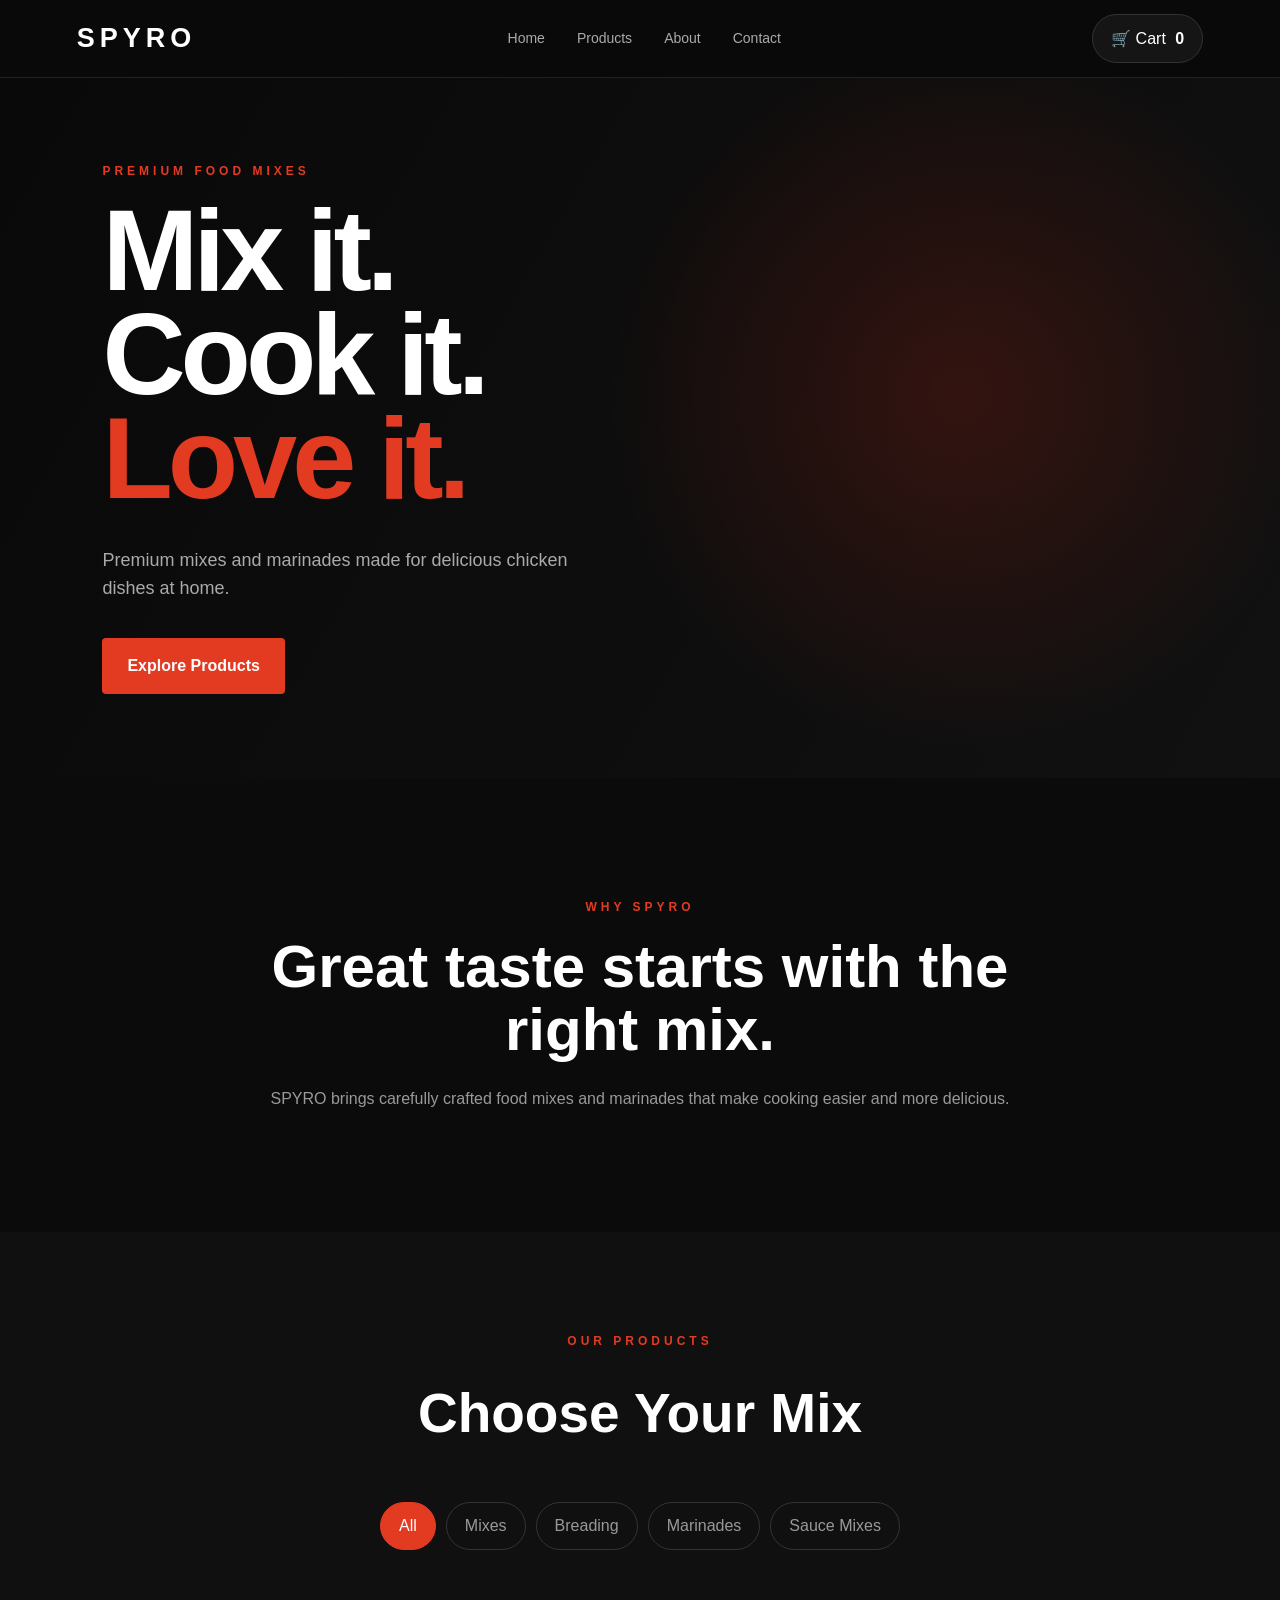
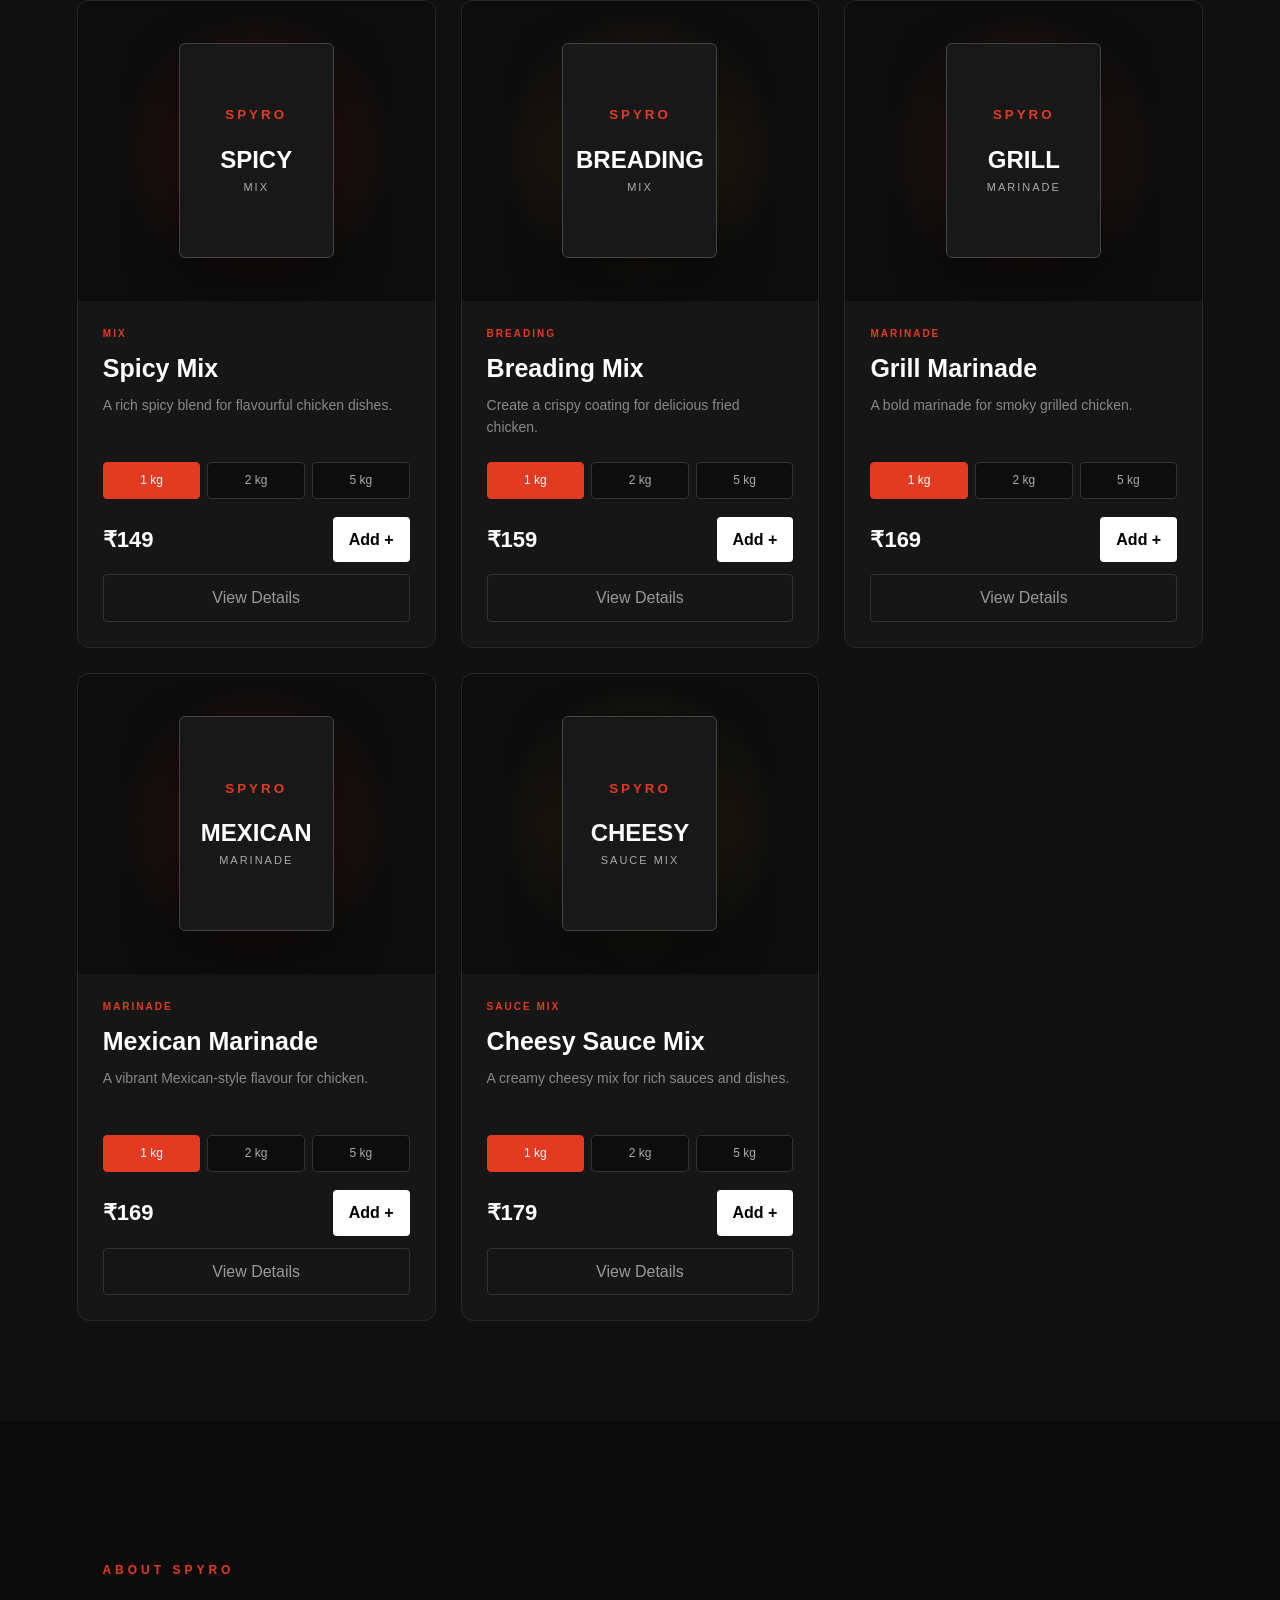
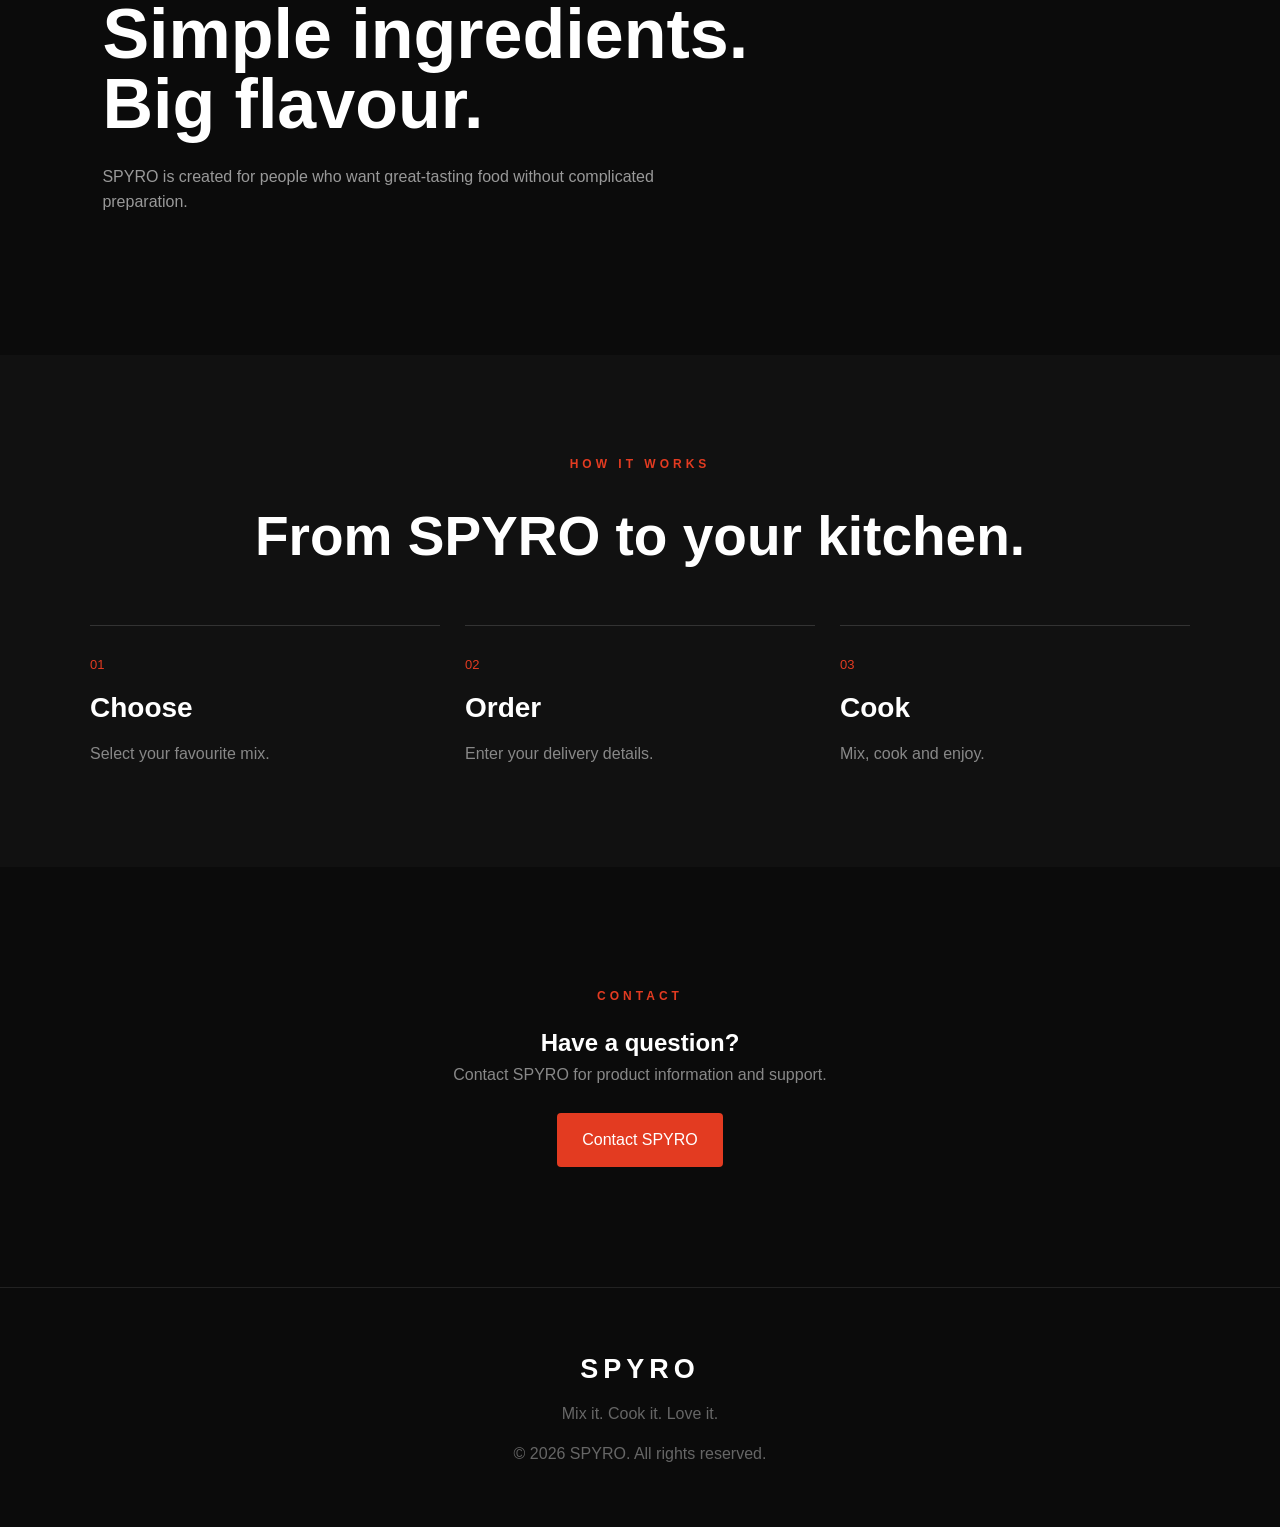
==== index.html @ 4ebb1935 "Add files via upload" ====
<!DOCTYPE html>
<html lang="en">
<head>
    <meta charset="UTF-8">
    <meta name="viewport" content="width=device-width, initial-scale=1.0">

    <title>SPYRO | Premium Food Mixes</title>

    <link rel="stylesheet" href="style.css">
</head>

<body>

<!-- ================= HEADER ================= -->

<header class="header">

    <div class="logo">SPYRO</div>

    <nav>
        <a href="#home">Home</a>
        <a href="#products">Products</a>
        <a href="#about">About</a>
        <a href="#contact">Contact</a>
    </nav>

    <button class="cart-button" onclick="openCart()">
        🛒 Cart <span id="cartCount">0</span>
    </button>

</header>


<!-- ================= HERO ================= -->

<section class="hero" id="home">

    <div class="hero-content">

        <p class="eyebrow">PREMIUM FOOD MIXES</p>

        <h1>
            Mix it.<br>
            Cook it.<br>
            <span>Love it.</span>
        </h1>

        <p>
            Premium mixes and marinades made for delicious
            chicken dishes at home.
        </p>

        <a href="#products" class="hero-button">
            Explore Products
        </a>

    </div>

</section>


<!-- ================= INTRO ================= -->

<section class="intro">

    <p class="eyebrow">WHY SPYRO</p>

    <h2>Great taste starts with the right mix.</h2>

    <p>
        SPYRO brings carefully crafted food mixes and marinades
        that make cooking easier and more delicious.
    </p>

</section>


<!-- ================= PRODUCTS ================= -->

<section class="products-section" id="products">

    <div class="section-heading">

        <p class="eyebrow">OUR PRODUCTS</p>

        <h2>Choose Your Mix</h2>

    </div>


    <!-- CATEGORY FILTER -->

    <div class="category-buttons">

        <button class="category-button active"
                onclick="filterProducts('all', this)">
            All
        </button>

        <button class="category-button"
                onclick="filterProducts('mixes', this)">
            Mixes
        </button>

        <button class="category-button"
                onclick="filterProducts('breading', this)">
            Breading
        </button>

        <button class="category-button"
                onclick="filterProducts('marinades', this)">
            Marinades
        </button>

        <button class="category-button"
                onclick="filterProducts('sauce', this)">
            Sauce Mixes
        </button>

    </div>


    <!-- PRODUCT GRID -->

    <div class="product-grid">


        <!-- SPICY MIX -->

        <div class="product-card" data-category="mixes">

            <div class="product-image spicy">
                <div class="package">
                    <small>SPYRO</small>
                    <strong>SPICY</strong>
                    <span>MIX</span>
                </div>
            </div>

            <div class="product-info">

                <p class="product-category">MIX</p>

                <h3>Spicy Mix</h3>

                <p>
                    A rich spicy blend for flavourful chicken dishes.
                </p>

                <div class="weight-buttons">

                    <button class="weight-button active"
                            onclick="selectWeight(this, '1 kg', 149)">
                        1 kg
                    </button>

                    <button class="weight-button"
                            onclick="selectWeight(this, '2 kg', 149 * 2)">
                        2 kg
                    </button>

                    <button class="weight-button"
                            onclick="selectWeight(this, '5 kg', 149 * 5)">
                        5 kg
                    </button>

                </div>

                <div class="product-bottom">

                    <strong class="product-price">₹149</strong>

                    <button
                        class="add-button"
                        onclick="addSelectedProduct(this, 'Spicy Mix', 149)">
                        Add +
                    </button>

                </div>

                <button
                    class="details-button"
                    onclick="openDetails('Spicy Mix')">
                    View Details
                </button>

            </div>

        </div>


        <!-- BREADING MIX -->

        <div class="product-card" data-category="breading">

            <div class="product-image breading">
                <div class="package">
                    <small>SPYRO</small>
                    <strong>BREADING</strong>
                    <span>MIX</span>
                </div>
            </div>

            <div class="product-info">

                <p class="product-category">BREADING</p>

                <h3>Breading Mix</h3>

                <p>
                    Create a crispy coating for delicious fried chicken.
                </p>

                <div class="weight-buttons">

                    <button class="weight-button active"
                            onclick="selectWeight(this, '1 kg', 159)">
                        1 kg
                    </button>

                    <button class="weight-button"
                            onclick="selectWeight(this, '2 kg', 159 * 2)">
                        2 kg
                    </button>

                    <button class="weight-button"
                            onclick="selectWeight(this, '5 kg', 159 * 5)">
                        5 kg
                    </button>

                </div>

                <div class="product-bottom">

                    <strong class="product-price">₹159</strong>

                    <button
                        class="add-button"
                        onclick="addSelectedProduct(this, 'Breading Mix', 159)">
                        Add +
                    </button>

                </div>

                <button
                    class="details-button"
                    onclick="openDetails('Breading Mix')">
                    View Details
                </button>

            </div>

        </div>


        <!-- GRILL MARINADE -->

        <div class="product-card" data-category="marinades">

            <div class="product-image grill">
                <div class="package">
                    <small>SPYRO</small>
                    <strong>GRILL</strong>
                    <span>MARINADE</span>
                </div>
            </div>

            <div class="product-info">

                <p class="product-category">MARINADE</p>

                <h3>Grill Marinade</h3>

                <p>
                    A bold marinade for smoky grilled chicken.
                </p>

                <div class="weight-buttons">

                    <button class="weight-button active"
                            onclick="selectWeight(this, '1 kg', 169)">
                        1 kg
                    </button>

                    <button class="weight-button"
                            onclick="selectWeight(this, '2 kg', 169 * 2)">
                        2 kg
                    </button>

                    <button class="weight-button"
                            onclick="selectWeight(this, '5 kg', 169 * 5)">
                        5 kg
                    </button>

                </div>

                <div class="product-bottom">

                    <strong class="product-price">₹169</strong>

                    <button
                        class="add-button"
                        onclick="addSelectedProduct(this, 'Grill Marinade', 169)">
                        Add +
                    </button>

                </div>

                <button
                    class="details-button"
                    onclick="openDetails('Grill Marinade')">
                    View Details
                </button>

            </div>

        </div>


        <!-- MEXICAN MARINADE -->

        <div class="product-card" data-category="marinades">

            <div class="product-image mexican">
                <div class="package">
                    <small>SPYRO</small>
                    <strong>MEXICAN</strong>
                    <span>MARINADE</span>
                </div>
            </div>

            <div class="product-info">

                <p class="product-category">MARINADE</p>

                <h3>Mexican Marinade</h3>

                <p>
                    A vibrant Mexican-style flavour for chicken.
                </p>

                <div class="weight-buttons">

                    <button class="weight-button active"
                            onclick="selectWeight(this, '1 kg', 169)">
                        1 kg
                    </button>

                    <button class="weight-button"
                            onclick="selectWeight(this, '2 kg', 169 * 2)">
                        2 kg
                    </button>

                    <button class="weight-button"
                            onclick="selectWeight(this, '5 kg', 169 * 5)">
                        5 kg
                    </button>

                </div>

                <div class="product-bottom">

                    <strong class="product-price">₹169</strong>

                    <button
                        class="add-button"
                        onclick="addSelectedProduct(this, 'Mexican Marinade', 169)">
                        Add +
                    </button>

                </div>

                <button
                    class="details-button"
                    onclick="openDetails('Mexican Marinade')">
                    View Details
                </button>

            </div>

        </div>


        <!-- CHEESY SAUCE -->

        <div class="product-card" data-category="sauce">

            <div class="product-image cheesy">
                <div class="package">
                    <small>SPYRO</small>
                    <strong>CHEESY</strong>
                    <span>SAUCE MIX</span>
                </div>
            </div>

            <div class="product-info">

                <p class="product-category">SAUCE MIX</p>

                <h3>Cheesy Sauce Mix</h3>

                <p>
                    A creamy cheesy mix for rich sauces and dishes.
                </p>

                <div class="weight-buttons">

                    <button class="weight-button active"
                            onclick="selectWeight(this, '1 kg', 179)">
                        1 kg
                    </button>

                    <button class="weight-button"
                            onclick="selectWeight(this, '2 kg', 179 * 2)">
                        2 kg
                    </button>

                    <button class="weight-button"
                            onclick="selectWeight(this, '5 kg', 179 * 5)">
                        5 kg
                    </button>

                </div>

                <div class="product-bottom">

                    <strong class="product-price">₹179</strong>

                    <button
                        class="add-button"
                        onclick="addSelectedProduct(this, 'Cheesy Sauce Mix', 179)">
                        Add +
                    </button>

                </div>

                <button
                    class="details-button"
                    onclick="openDetails('Cheesy Sauce Mix')">
                    View Details
                </button>

            </div>

        </div>

    </div>

</section>


<!-- ================= ABOUT ================= -->

<section class="about-section" id="about">

    <p class="eyebrow">ABOUT SPYRO</p>

    <h2>Simple ingredients.<br>Big flavour.</h2>

    <p>
        SPYRO is created for people who want great-tasting food
        without complicated preparation.
    </p>

</section>


<!-- ================= HOW IT WORKS ================= -->

<section class="how-section">

    <div class="section-heading">

        <p class="eyebrow">HOW IT WORKS</p>

        <h2>From SPYRO to your kitchen.</h2>

    </div>

    <div class="steps">

        <div class="step">
            <span>01</span>
            <h3>Choose</h3>
            <p>Select your favourite mix.</p>
        </div>

        <div class="step">
            <span>02</span>
            <h3>Order</h3>
            <p>Enter your delivery details.</p>
        </div>

        <div class="step">
            <span>03</span>
            <h3>Cook</h3>
            <p>Mix, cook and enjoy.</p>
        </div>

    </div>

</section>


<!-- ================= CONTACT ================= -->

<section class="contact-section" id="contact">

    <p class="eyebrow">CONTACT</p>

    <h2>Have a question?</h2>

    <p>
        Contact SPYRO for product information and support.
    </p>

    <button class="contact-button" onclick="contactMessage()">
        Contact SPYRO
    </button>

</section>


<!-- ================= CART ================= -->

<div class="popup-overlay" id="cartPopup">

    <div class="popup cart-box">

        <button class="close-button" onclick="closeCart()">×</button>

        <p class="eyebrow">YOUR CART</p>

        <h2>Your Order</h2>

        <div id="cartItems"></div>

        <div class="cart-total">
            <span>Total</span>
            <strong id="cartTotal">₹0</strong>
        </div>

       <button class="checkout-button" onclick="openCheckout()">
    Proceed to Checkout
</button>
    </div>

</div>


<!-- ================= PRODUCT DETAILS ================= -->

<div class="popup-overlay" id="detailsPopup">

    <div class="popup details-box">

        <button class="close-button" onclick="closeDetails()">×</button>

        <p class="eyebrow">PRODUCT DETAILS</p>

        <h2 id="detailsTitle">Product</h2>

        <div id="detailsContent"></div>

    </div>

</div>


<!-- ================= CHECKOUT ================= -->

<!-- ================= CHECKOUT ================= -->

<div class="popup-overlay" id="checkoutPopup">

    <div class="popup checkout-box">

        <button
            class="close-button"
            onclick="closeCheckout()">
            ×
        </button>

        <p class="eyebrow">CHECKOUT</p>

        <h2>Customer Details</h2>

        <p class="checkout-description">
            Enter your details before confirming the order.
        </p>


        <form
            id="checkoutForm"
            onsubmit="placeOrder(event)">


            <!-- CUSTOMER DETAILS -->

            <div class="form-grid">


                <!-- NAME -->

                <div class="form-group full">

                    <label for="customerName">
                        Full Name
                    </label>

                    <input
                        type="text"
                        id="customerName"
                        autocomplete="name"
                        placeholder="Enter your full name"
                        required>

                </div>


                <!-- PHONE -->

                <div class="form-group">

                    <label for="customerPhone">
                        Phone Number
                    </label>

                    <input
                        type="tel"
                        id="customerPhone"
                        inputmode="numeric"
                        maxlength="10"
                        autocomplete="tel"
                        placeholder="10-digit number"
                        required>

                </div>


                <!-- COUNTRY -->

                <div class="form-group">

                    <label for="customerCountry">
                        Country
                    </label>

                    <input
                        type="text"
                        id="customerCountry"
                        autocomplete="country-name"
                        placeholder="Enter your country"
                        required>

                </div>


                <!-- STATE -->

                <div class="form-group">

                    <label for="customerState">
                        State
                    </label>

                    <input
                        type="text"
                        id="customerState"
                        autocomplete="address-level1"
                        placeholder="Enter your state"
                        required>

                </div>


                <!-- CITY -->

                <div class="form-group">

                    <label for="customerCity">
                        City
                    </label>

                    <input
                        type="text"
                        id="customerCity"
                        autocomplete="address-level2"
                        placeholder="Enter your city"
                        required>

                </div>


                <!-- ADDRESS -->

                <div class="form-group full">

                    <label for="customerAddress">
                        House / Address
                    </label>

                    <textarea
                        id="customerAddress"
                        autocomplete="street-address"
                        placeholder="House name, street, area..."
                        required></textarea>

                </div>


                <!-- PINCODE -->

                <div class="form-group">

                    <label for="customerPincode">
                        Pincode
                    </label>

                    <input
                        type="text"
                        id="customerPincode"
                        inputmode="numeric"
                        maxlength="6"
                        autocomplete="postal-code"
                        placeholder="6-digit pincode"
                        required>

                </div>


                <!-- ORDER NOTE -->

                <div class="form-group">

                    <label for="orderNote">
                        Order Note
                        <span>Optional</span>
                    </label>

                    <input
                        type="text"
                        id="orderNote"
                        placeholder="Any additional note">

                </div>

            </div>


            <!-- ORDER SUMMARY -->

            <div class="checkout-summary">

                <h3>Order Summary</h3>

                <div id="checkoutSummary"></div>

                <div class="summary-total">

                    <span>Total</span>

                    <strong id="checkoutTotal">
                        ₹0
                    </strong>

                </div>

            </div>


            <!-- PLACE ORDER -->

            <button
                type="submit"
                class="place-order-button">

                Place Order

            </button>


        </form>

    </div>

</div>

<!-- ================= OTP ================= -->

<div class="popup-overlay" id="otpPopup">

    <div class="popup otp-box">

        <button class="close-button" onclick="closeOTP()">×</button>

        <div class="otp-icon">
            ✓
        </div>

        <p class="eyebrow">VERIFY ORDER</p>

        <h2>Enter OTP</h2>

        <p>
            A 6-digit verification code is required
            to confirm your order.
        </p>

        <div class="otp-demo-note" id="otpDemoNote">
            Demo mode
        </div>

        <input
            type="text"
            id="otpInput"
            class="otp-input"
            inputmode="numeric"
            maxlength="6"
            placeholder="000000">

        <p class="otp-error" id="otpError"></p>

        <button
            class="verify-button"
            onclick="verifyOTP()">
            Verify OTP
        </button>

        <button
            class="resend-button"
            onclick="sendOTP()">
            Resend OTP
        </button>

    </div>

</div>


<!-- ================= ORDER CONFIRMATION ================= -->

<div class="popup-overlay" id="confirmationPopup">

    <div class="popup confirmation-box">

        <div class="success-check">
            ✓
        </div>

        <p class="eyebrow">ORDER CONFIRMED</p>

        <h2>Thank You!</h2>

        <p id="confirmationText">
            Your order has been confirmed.
        </p>

        <div class="order-id-box">

            <span>Order ID</span>

            <strong id="orderId">
                SPYRO-000000
            </strong>

        </div>


        <button
            class="whatsapp-button"
            onclick="sendOrderToWhatsApp()">
            Send Order on WhatsApp
        </button>


        <button
            class="continue-button"
            onclick="closeConfirmation()">
            Continue Shopping
        </button>

    </div>

</div>


<!-- ================= NOTIFICATION ================= -->

<div id="notification" class="spyro-notification"></div>


<!-- ================= FOOTER ================= -->

<footer>

    <div class="logo">SPYRO</div>

    <p>
        Mix it. Cook it. Love it.
    </p>

    <span>
        © 2026 SPYRO. All rights reserved.
    </span>

</footer>


<script src="script.js"></script>

</body>
</html>
---- style.css ----
/* =========================================
   SPYRO
   PREMIUM FOOD MIX WEBSITE
========================================= */

* {
    margin: 0;
    padding: 0;
    box-sizing: border-box;
}

html {
    scroll-behavior: smooth;
}

body {
    font-family: Arial, Helvetica, sans-serif;
    background: #0b0b0b;
    color: #ffffff;
    line-height: 1.6;
}

button,
input,
textarea {
    font: inherit;
}

button {
    cursor: pointer;
}

a {
    text-decoration: none;
    color: inherit;
}


/* =========================================
   HEADER
========================================= */

.header {
    position: sticky;
    top: 0;
    z-index: 100;

    height: 78px;

    display: flex;
    align-items: center;
    justify-content: space-between;

    padding: 0 6%;

    background: rgba(10, 10, 10, 0.95);
    border-bottom: 1px solid #222;
    backdrop-filter: blur(15px);
}

.logo {
    font-size: 27px;
    font-weight: 900;
    letter-spacing: 5px;
}

.header nav {
    display: flex;
    gap: 32px;
}

.header nav a {
    color: #aaa;
    font-size: 14px;
    transition: 0.3s;
}

.header nav a:hover {
    color: #e33b21;
}

.cart-button {
    border: 1px solid #333;
    background: #151515;
    color: white;

    padding: 11px 18px;
    border-radius: 30px;

    transition: 0.3s;
}

.cart-button:hover {
    background: #e33b21;
    border-color: #e33b21;
}

#cartCount {
    margin-left: 5px;
    font-weight: bold;
}


/* =========================================
   HERO
========================================= */

.hero {
    min-height: 700px;

    display: flex;
    align-items: center;

    padding: 80px 8%;

    background:
        radial-gradient(circle at 75% 45%, rgba(185, 38, 20, 0.22), transparent 35%),
        linear-gradient(120deg, #090909, #111111);
}

.hero-content {
    max-width: 650px;
}

.eyebrow {
    color: #e33b21;
    font-size: 12px;
    font-weight: bold;
    letter-spacing: 4px;
    margin-bottom: 18px;
}

.hero h1 {
    font-size: clamp(60px, 9vw, 120px);
    line-height: 0.9;
    letter-spacing: -5px;
    margin-bottom: 35px;
}

.hero h1 span {
    color: #e33b21;
}

.hero p:not(.eyebrow) {
    max-width: 500px;
    color: #aaa;
    font-size: 18px;
    margin-bottom: 35px;
}

.hero-button {
    display: inline-block;

    background: #e33b21;
    color: white;

    padding: 15px 25px;
    border-radius: 4px;

    font-weight: bold;

    transition: 0.3s;
}

.hero-button:hover {
    background: #ff4d30;
    transform: translateY(-2px);
}


/* =========================================
   INTRO
========================================= */

.intro {
    max-width: 800px;
    margin: auto;

    padding: 120px 25px;

    text-align: center;
}

.intro h2 {
    font-size: clamp(35px, 5vw, 60px);
    line-height: 1.05;
    margin-bottom: 25px;
}

.intro > p:last-child {
    color: #999;
}


/* =========================================
   PRODUCTS
========================================= */

.products-section {
    padding: 100px 6%;
    background: #101010;
}

.section-heading {
    text-align: center;
    margin-bottom: 45px;
}

.section-heading h2 {
    font-size: clamp(35px, 5vw, 55px);
}


/* CATEGORY BUTTONS */

.category-buttons {
    display: flex;
    justify-content: center;
    flex-wrap: wrap;
    gap: 10px;

    margin-bottom: 50px;
}

.category-button {
    background: transparent;
    color: #999;

    border: 1px solid #333;

    padding: 10px 18px;
    border-radius: 30px;

    transition: 0.3s;
}

.category-button:hover,
.category-button.active {
    background: #e33b21;
    color: white;
    border-color: #e33b21;
}


/* PRODUCT GRID */

.product-grid {
    max-width: 1250px;
    margin: auto;

    display: grid;
    grid-template-columns: repeat(3, 1fr);
    gap: 25px;
}


/* PRODUCT CARD */

.product-card {
    background: #161616;
    border: 1px solid #282828;

    border-radius: 12px;

    overflow: hidden;

    transition: 0.35s;
}

.product-card:hover {
    transform: translateY(-6px);
    border-color: #444;
}


/* PRODUCT IMAGE */

.product-image {
    height: 300px;

    display: flex;
    align-items: center;
    justify-content: center;

    background:
        radial-gradient(circle, rgba(220, 45, 20, 0.2), transparent 60%),
        #0d0d0d;
}

.product-image.breading {
    background:
        radial-gradient(circle, rgba(210, 145, 55, 0.2), transparent 60%),
        #0d0d0d;
}

.product-image.grill {
    background:
        radial-gradient(circle, rgba(150, 60, 30, 0.25), transparent 60%),
        #0d0d0d;
}

.product-image.mexican {
    background:
        radial-gradient(circle, rgba(190, 45, 20, 0.22), transparent 60%),
        #0d0d0d;
}

.product-image.cheesy {
    background:
        radial-gradient(circle, rgba(190, 150, 45, 0.2), transparent 60%),
        #0d0d0d;
}


/* TEMPORARY PACKAGE */

.package {
    width: 155px;
    height: 215px;

    background: #181818;
    border: 1px solid #444;

    border-radius: 6px;

    display: flex;
    flex-direction: column;

    justify-content: center;
    align-items: center;

    box-shadow: 0 20px 45px rgba(0, 0, 0, 0.5);

    text-align: center;
}

.package small {
    color: #e33b21;
    letter-spacing: 3px;
    font-weight: bold;
}

.package strong {
    font-size: 24px;
    margin-top: 15px;
}

.package span {
    color: #aaa;
    font-size: 11px;
    letter-spacing: 2px;
}


/* PRODUCT INFO */

.product-info {
    padding: 25px;
}

.product-category {
    color: #e33b21;
    font-size: 10px;
    letter-spacing: 2px;
    font-weight: bold;
}

.product-info h3 {
    font-size: 25px;
    margin: 6px 0;
}

.product-info > p:not(.product-category) {
    color: #888;
    font-size: 14px;
    min-height: 50px;
}


/* WEIGHT */

.weight-buttons {
    display: flex;
    gap: 7px;
    margin: 18px 0;
}

.weight-button {
    flex: 1;

    padding: 8px 4px;

    background: #0d0d0d;
    color: #aaa;

    border: 1px solid #333;
    border-radius: 4px;

    font-size: 12px;

    transition: 0.3s;
}

.weight-button:hover,
.weight-button.active {
    color: white;
    background: #e33b21;
    border-color: #e33b21;
}


/* PRODUCT BOTTOM */

.product-bottom {
    display: flex;
    align-items: center;
    justify-content: space-between;
}

.product-price {
    font-size: 22px;
}

.add-button {
    background: white;
    color: black;

    border: none;
    padding: 10px 16px;

    border-radius: 4px;

    font-weight: bold;

    transition: 0.3s;
}

.add-button:hover {
    background: #e33b21;
    color: white;
}

.details-button {
    width: 100%;

    margin-top: 12px;
    padding: 10px;

    background: transparent;
    color: #999;

    border: 1px solid #333;
    border-radius: 4px;

    transition: 0.3s;
}

.details-button:hover {
    color: white;
    border-color: #e33b21;
}


/* =========================================
   ABOUT
========================================= */

.about-section {
    padding: 140px 8%;
    max-width: 1000px;
}

.about-section h2 {
    font-size: clamp(40px, 6vw, 70px);
    line-height: 1;
    margin-bottom: 25px;
}

.about-section > p:last-child {
    color: #999;
    max-width: 600px;
}


/* =========================================
   HOW IT WORKS
========================================= */

.how-section {
    padding: 100px 6%;
    background: #111;
}

.steps {
    max-width: 1100px;
    margin: auto;

    display: grid;
    grid-template-columns: repeat(3, 1fr);
    gap: 25px;
}

.step {
    border-top: 1px solid #333;
    padding-top: 25px;
}

.step span {
    color: #e33b21;
    font-size: 13px;
}

.step h3 {
    font-size: 28px;
    margin: 10px 0;
}

.step p {
    color: #888;
}


/* =========================================
   CONTACT
========================================= */

.contact-section {
    padding: 120px 20px;
    text-align: center;
}

.contact-section p:not(.eyebrow) {
    color: #888;
    margin-bottom: 25px;
}

.contact-button {
    padding: 14px 25px;

    background: #e33b21;
    color: white;

    border: none;
    border-radius: 4px;
}


/* =========================================
   POPUP
========================================= */

.popup-overlay {
    position: fixed;
    inset: 0;

    z-index: 500;

    display: none;
    align-items: center;
    justify-content: center;

    padding: 20px;

    background: rgba(0, 0, 0, 0.8);
    backdrop-filter: blur(8px);
}

.popup-overlay.active {
    display: flex;
}

.popup {
    position: relative;

    width: 100%;
    max-width: 600px;
    max-height: 90vh;

    overflow-y: auto;

    background: #151515;
    border: 1px solid #333;

    border-radius: 12px;

    padding: 35px;

    box-shadow: 0 30px 80px rgba(0, 0, 0, 0.7);
}

.close-button {
    position: absolute;
    top: 15px;
    right: 18px;

    background: none;
    border: none;

    color: #777;
    font-size: 30px;
}

.close-button:hover {
    color: white;
}


/* =========================================
   CART
========================================= */

.cart-box h2,
.checkout-box h2,
.otp-box h2,
.confirmation-box h2 {
    font-size: 35px;
    margin-bottom: 25px;
}

.cart-item {
    display: flex;
    align-items: center;
    justify-content: space-between;

    gap: 15px;

    padding: 18px 0;

    border-bottom: 1px solid #292929;
}

.cart-item-info strong {
    display: block;
}

.cart-item-info span {
    color: #888;
    font-size: 13px;
}

.cart-item-actions {
    display: flex;
    align-items: center;
    gap: 7px;
}

.quantity-button {
    width: 30px;
    height: 30px;

    border: 1px solid #444;
    background: #222;
    color: white;

    border-radius: 4px;
}

.quantity-number {
    min-width: 25px;
    text-align: center;
}

.remove-button {
    border: none;
    background: transparent;
    color: #e33b21;
    font-size: 12px;
}

.cart-total {
    display: flex;
    justify-content: space-between;

    padding: 25px 0;

    font-size: 20px;
}

.checkout-button,
.place-order-button,
.verify-button,
.whatsapp-button {
    width: 100%;

    padding: 15px;

    border: none;
    border-radius: 5px;

    background: #e33b21;
    color: white;

    font-weight: bold;

    transition: 0.3s;
}

.checkout-button:hover,
.place-order-button:hover,
.verify-button:hover,
.whatsapp-button:hover {
    background: #ff4d30;
}


/* =========================================
   CHECKOUT FORM
========================================= */

.checkout-description {
    color: #888;
    margin-bottom: 25px;
}

.form-grid {
    display: grid;
    grid-template-columns: 1fr 1fr;
    gap: 17px;
}

.form-group {
    display: flex;
    flex-direction: column;
    gap: 7px;
}

.form-group.full {
    grid-column: 1 / -1;
}

.form-group label {
    font-size: 12px;
    color: #aaa;
}

.form-group label span {
    color: #666;
    margin-left: 5px;
}

.form-group input,
.form-group textarea {
    width: 100%;

    background: #0c0c0c;
    color: white;

    border: 1px solid #333;
    border-radius: 5px;

    padding: 13px;

    outline: none;

    transition: 0.3s;
}

.form-group textarea {
    min-height: 90px;
    resize: vertical;
}

.form-group input:focus,
.form-group textarea:focus {
    border-color: #e33b21;
}


/* CHECKOUT SUMMARY */

.checkout-summary {
    margin: 25px 0;

    padding: 20px;

    background: #0e0e0e;
    border: 1px solid #292929;

    border-radius: 7px;
}

.checkout-summary h3 {
    margin-bottom: 15px;
}

.summary-line {
    display: flex;
    justify-content: space-between;

    padding: 7px 0;

    color: #aaa;

    font-size: 14px;
}

.summary-total {
    display: flex;
    justify-content: space-between;

    margin-top: 15px;
    padding-top: 15px;

    border-top: 1px solid #333;

    font-size: 18px;
}


/* =========================================
   OTP
========================================= */

.otp-box {
    max-width: 430px;
    text-align: center;
}

.otp-icon {
    width: 60px;
    height: 60px;

    display: flex;
    align-items: center;
    justify-content: center;

    margin: 0 auto 20px;

    border-radius: 50%;

    background: rgba(227, 59, 33, 0.15);
    color: #e33b21;

    font-size: 25px;
}

.otp-box > p:not(.eyebrow):not(.otp-error) {
    color: #888;
    margin-bottom: 20px;
}

.otp-demo-note {
    padding: 10px;

    margin-bottom: 15px;

    border: 1px solid #47362f;
    background: #201714;

    color: #d9a08f;

    font-size: 12px;
    border-radius: 4px;
}

.otp-input {
    width: 100%;

    padding: 15px;

    background: #0c0c0c;
    color: white;

    border: 1px solid #444;
    border-radius: 5px;

    text-align: center;

    font-size: 25px;
    letter-spacing: 8px;

    outline: none;

    margin-bottom: 12px;
}

.otp-input:focus {
    border-color: #e33b21;
}

.otp-error {
    min-height: 20px;
    color: #ff5c45;
    font-size: 13px;
    margin-bottom: 10px;
}

.resend-button {
    width: 100%;

    margin-top: 10px;

    background: transparent;
    color: #aaa;

    border: 1px solid #333;
    padding: 12px;

    border-radius: 5px;
}

.resend-button:hover {
    color: white;
    border-color: #555;
}


/* =========================================
   CONFIRMATION
========================================= */

.confirmation-box {
    max-width: 470px;
    text-align: center;
}

.success-check {
    width: 75px;
    height: 75px;

    display: flex;
    align-items: center;
    justify-content: center;

    margin: 0 auto 20px;

    border-radius: 50%;

    background: #e33b21;
    color: white;

    font-size: 35px;
}

.confirmation-box > p:not(.eyebrow) {
    color: #999;
    margin-bottom: 25px;
}

.order-id-box {
    padding: 15px;
    margin-bottom: 20px;

    background: #0d0d0d;
    border: 1px solid #333;
    border-radius: 5px;
}

.order-id-box span {
    display: block;
    color: #777;
    font-size: 11px;
    margin-bottom: 5px;
}

.order-id-box strong {
    letter-spacing: 2px;
}

.whatsapp-button {
    background: #168c43;
    margin-bottom: 10px;
}

.whatsapp-button:hover {
    background: #1da954;
}

.continue-button {
    width: 100%;

    padding: 13px;

    background: transparent;
    color: #aaa;

    border: 1px solid #333;
    border-radius: 5px;
}


/* =========================================
   DETAILS
========================================= */

.details-box p {
    color: #999;
}

.details-list {
    margin-top: 20px;
    padding-left: 20px;
    color: #aaa;
}

.details-price {
    margin-top: 20px;
    font-size: 20px;
    color: #e33b21;
}


/* =========================================
   NOTIFICATION
========================================= */

.spyro-notification {
    position: fixed;

    right: 25px;
    bottom: 25px;

    z-index: 1000;

    background: #f5f5f5;
    color: #111;

    padding: 14px 20px;

    border-radius: 5px;

    font-size: 14px;
    font-weight: bold;

    transform: translateY(100px);
    opacity: 0;

    transition: 0.35s;
}

.spyro-notification.show {
    transform: translateY(0);
    opacity: 1;
}


/* =========================================
   FOOTER
========================================= */

footer {
    padding: 60px 20px;

    text-align: center;

    border-top: 1px solid #222;

    color: #666;
}

footer .logo {
    color: white;
    margin-bottom: 10px;
}

footer p {
    margin-bottom: 15px;
}


/* =========================================
   MOBILE
========================================= */

@media (max-width: 850px) {

    .header {
        padding: 0 4%;
    }

    .header nav {
        display: none;
    }

    .product-grid {
        grid-template-columns: repeat(2, 1fr);
    }

    .steps {
        grid-template-columns: 1fr;
    }

}


@media (max-width: 600px) {

    .hero {
        min-height: 600px;
        padding: 60px 6%;
    }

    .hero h1 {
        font-size: 65px;
    }

    .products-section {
        padding: 70px 5%;
    }

    .product-grid {
        grid-template-columns: 1fr;
    }

    .form-grid {
        grid-template-columns: 1fr;
    }

    .form-group.full {
        grid-column: auto;
    }

    .popup {
        padding: 25px 20px;
    }

    .cart-item {
        align-items: flex-start;
        flex-direction: column;
    }

    .cart-item-actions {
        width: 100%;
    }

    .notification {
        left: 20px;
        right: 20px;
    }

}
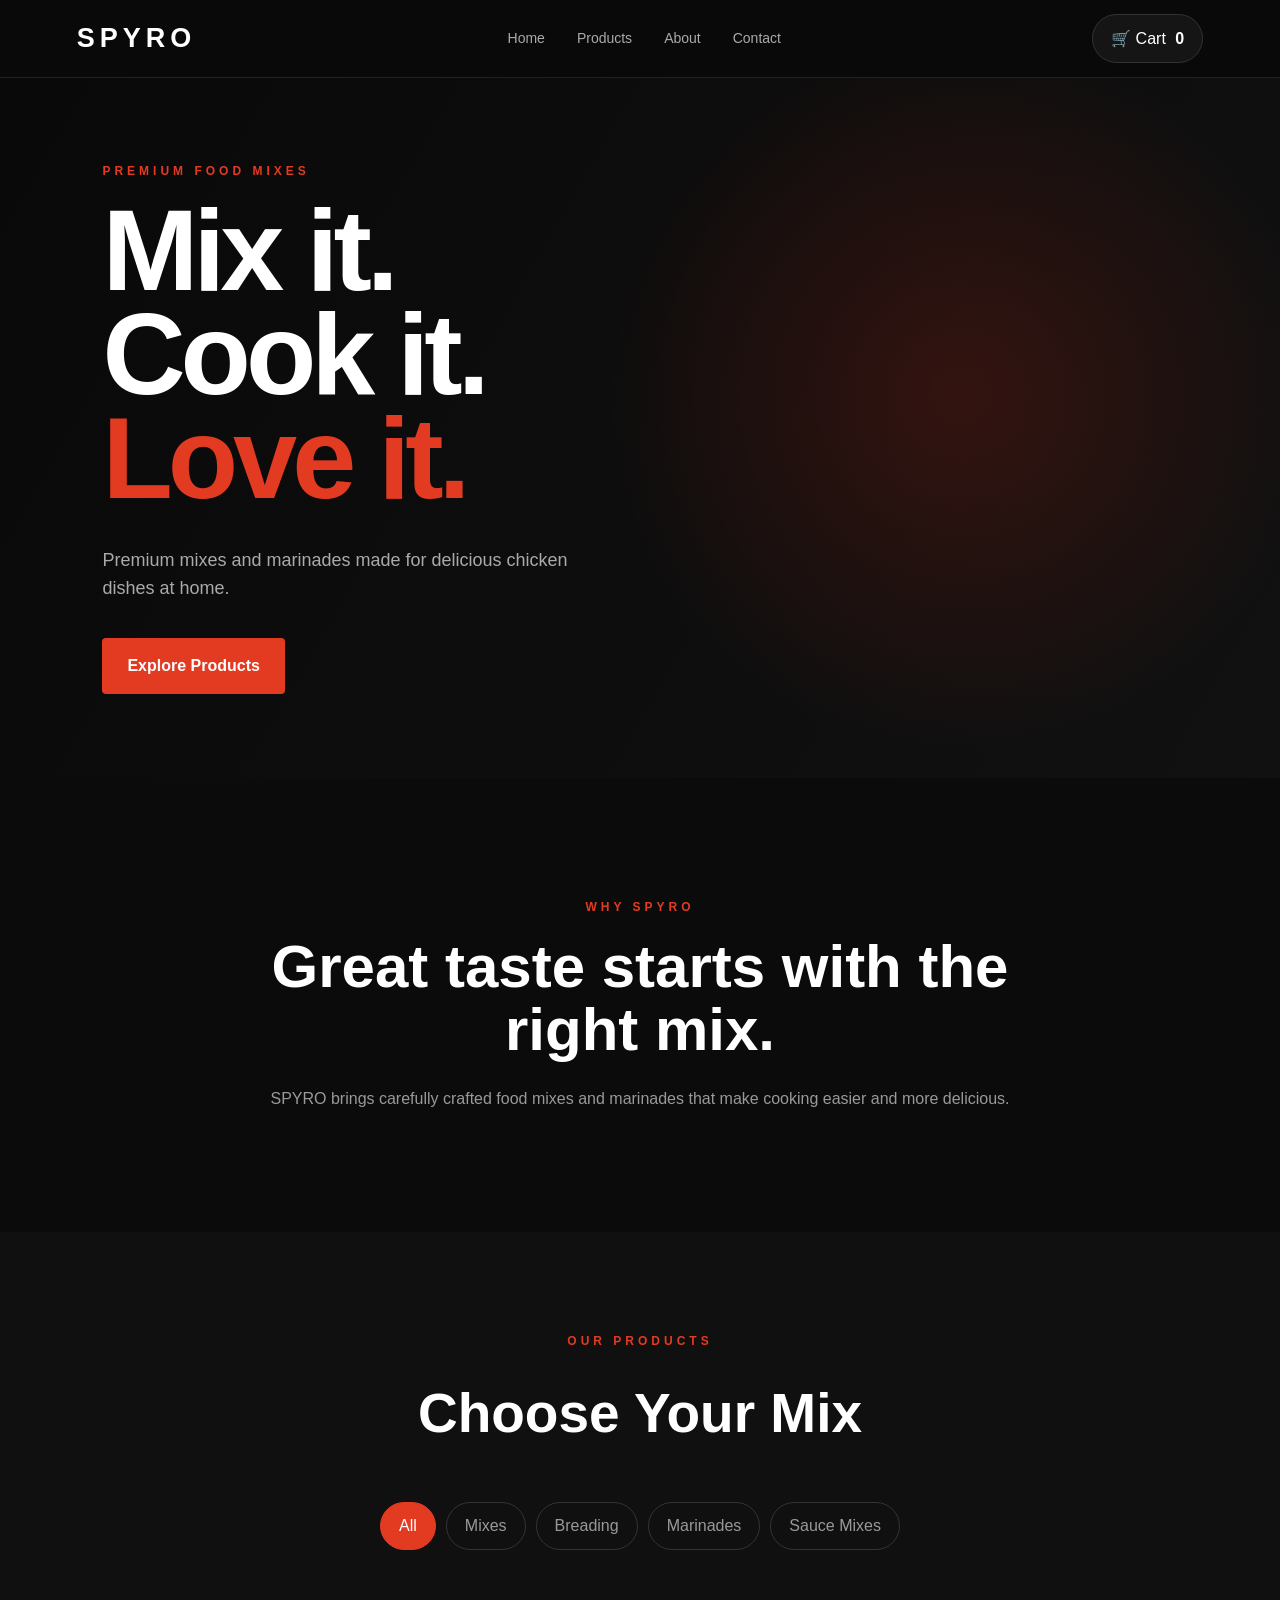
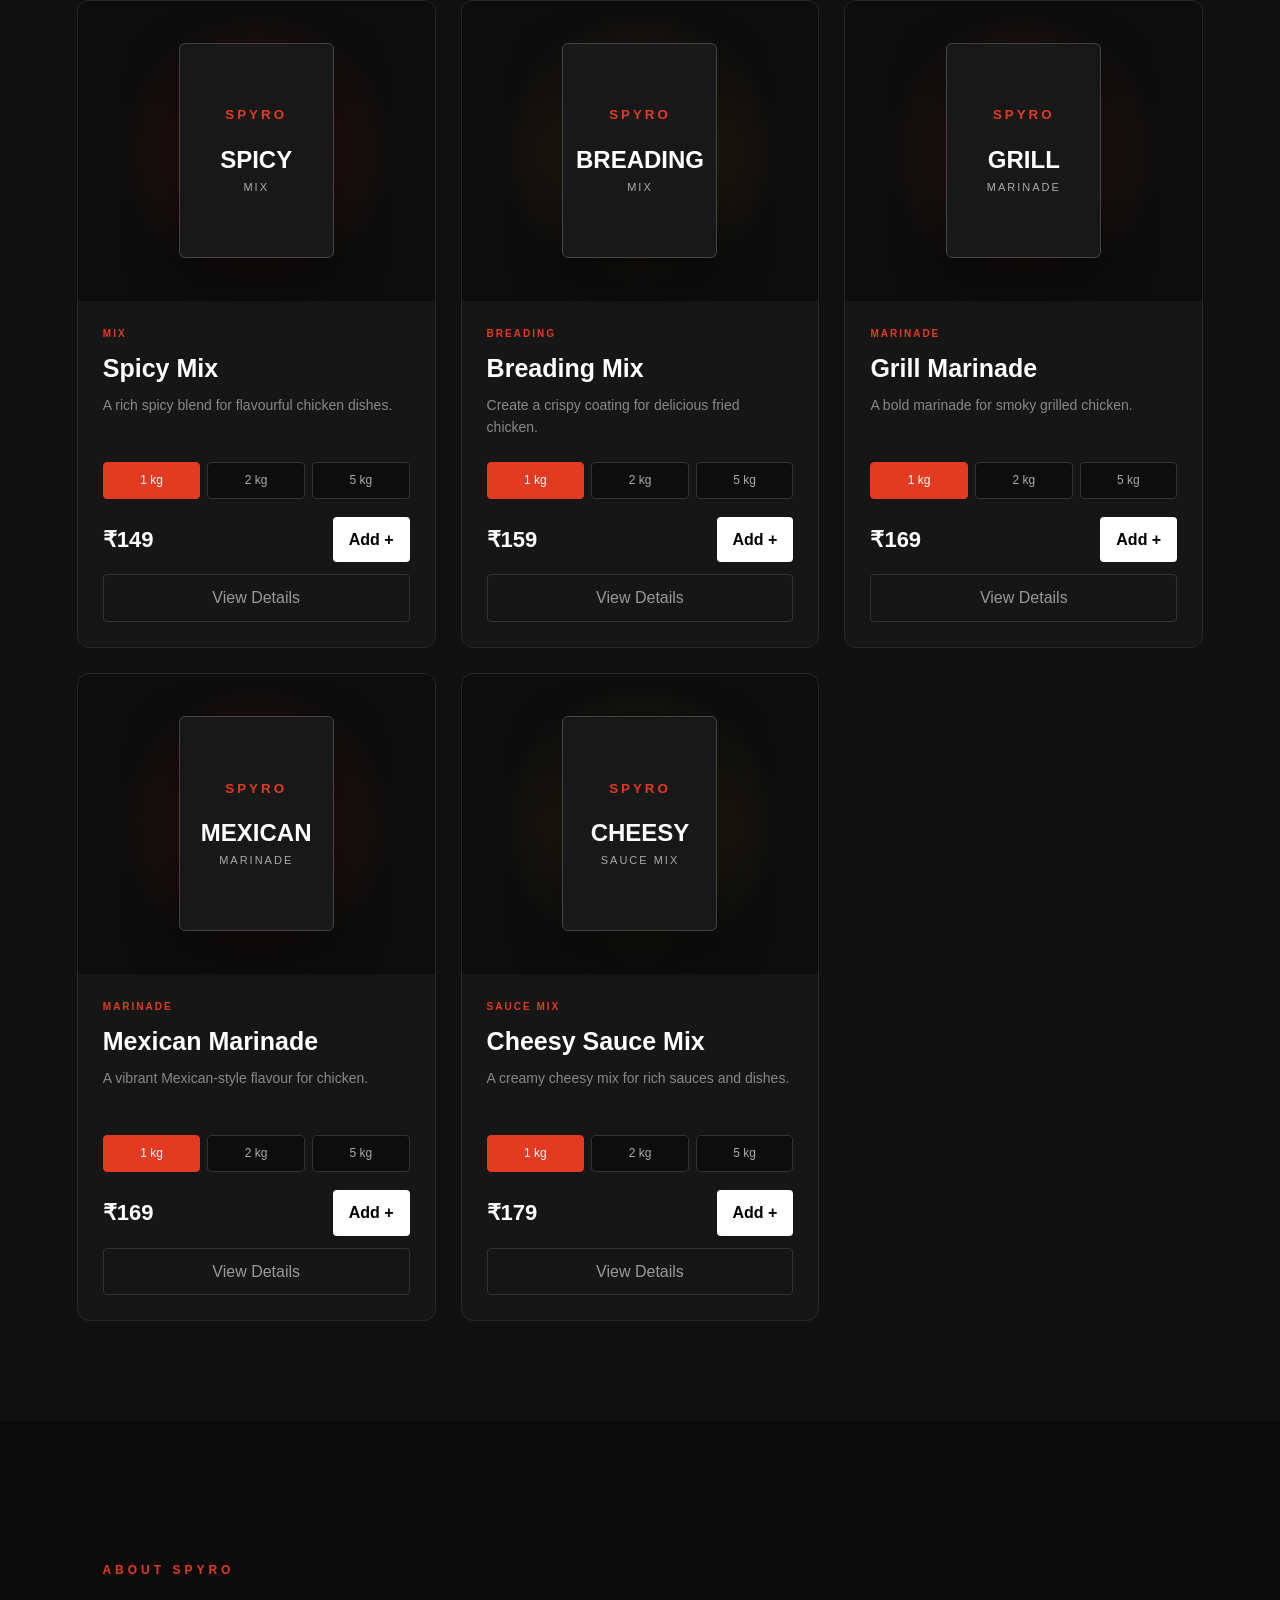
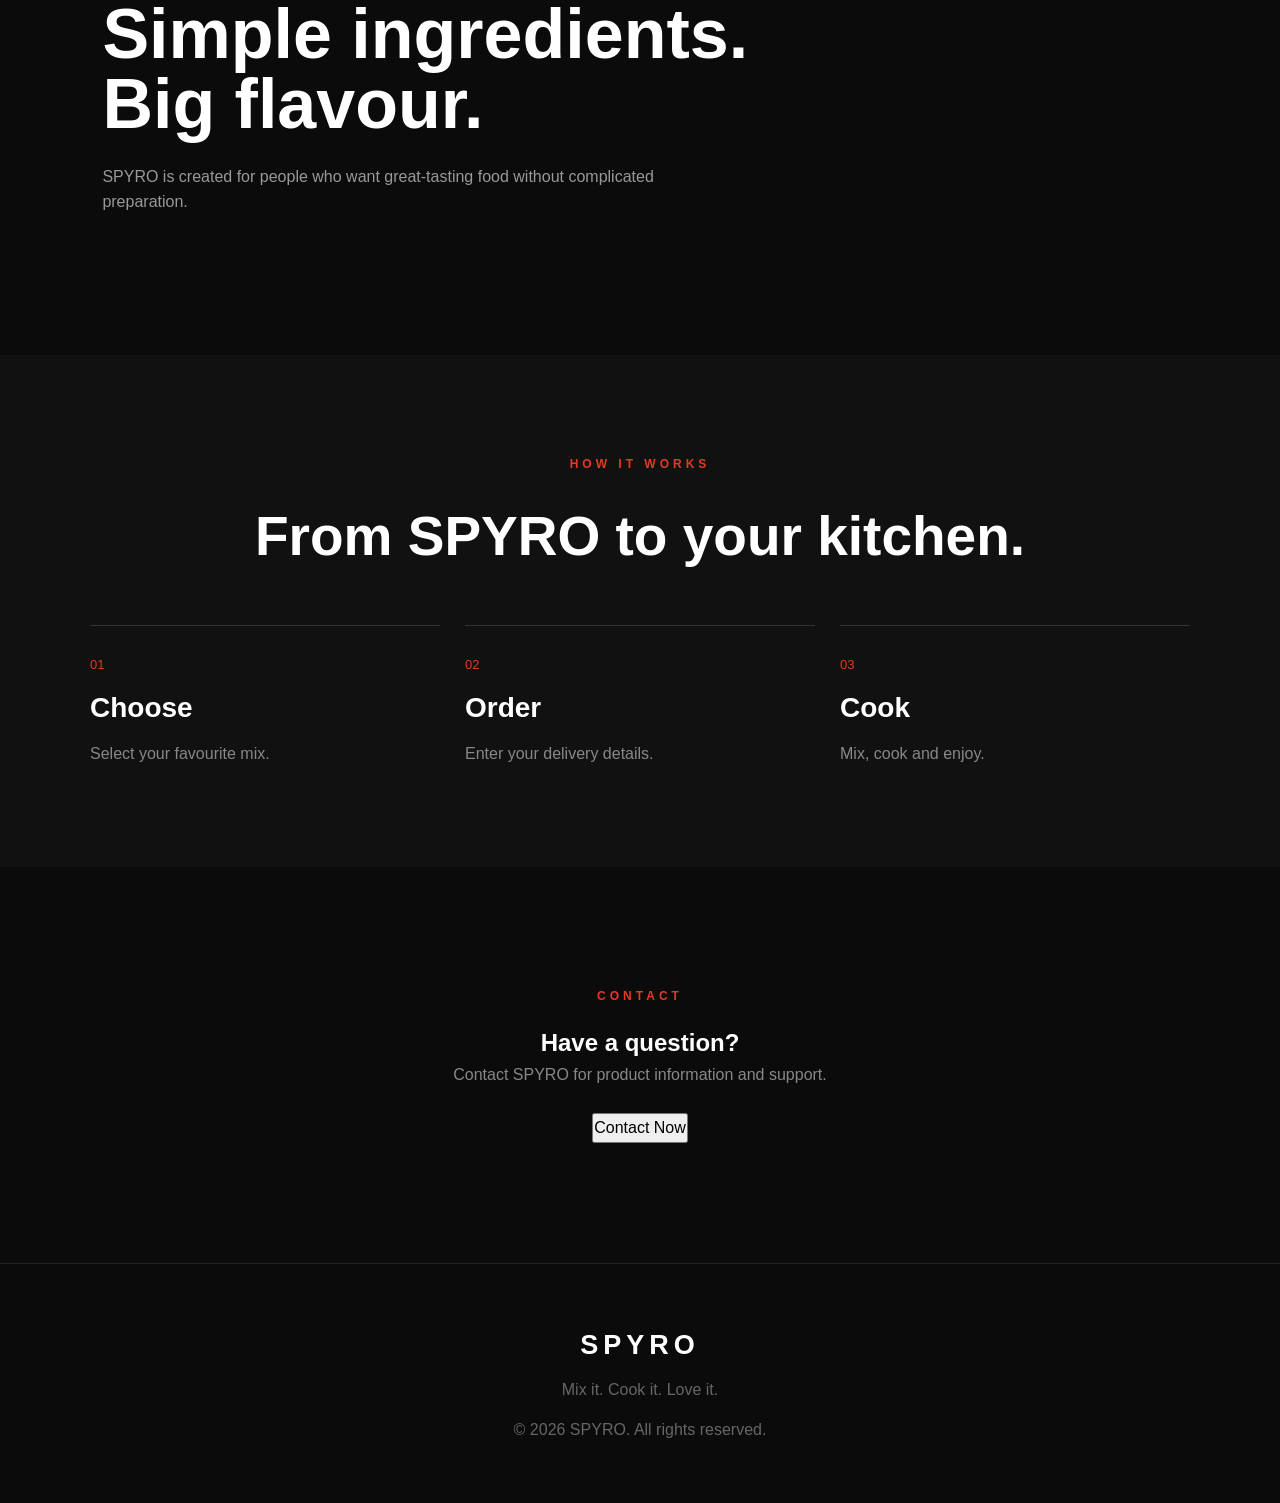
==== commit ca8a25b4: "Update index.html" ====
--- a/index.html
+++ b/index.html
@@ -514,9 +514,9 @@
         Contact SPYRO for product information and support.
     </p>
 
-    <button class="contact-button" onclick="contactMessage()">
-        Contact SPYRO
-    </button>
+<button class="contact-now-button" onclick="openContactPopup()">
+    Contact Now
+</button>
 
 </section>
 
@@ -567,7 +567,6 @@
 </div>
 
 
-<!-- ================= CHECKOUT ================= -->
 
 <!-- ================= CHECKOUT ================= -->
 
@@ -908,6 +907,41 @@
 
 
 <script src="script.js"></script>
-
+<!-- CONTACT POPUP -->
+<div class="popup-overlay" id="contactPopup">
+
+    <div class="popup contact-popup">
+
+        <button class="close-button" onclick="closeContactPopup()">×</button>
+
+        <p class="eyebrow">GET IN TOUCH</p>
+
+        <h2>Contact SPYRO</h2>
+
+        <p class="contact-popup-text">
+            Have a question about our mixes? We're here to help.
+        </p>
+
+        <div class="contact-number">
+            <span>PHONE</span>
+            <strong>+91 9995546022</strong>
+        </div>
+
+        <a
+            href="tel:+918086677677"
+            class="call-button">
+            📞 Call Now
+        </a>
+
+        <a
+            href="https://wa.me/919995546022"
+            target="_blank"
+            class="whatsapp-button">
+            WhatsApp
+        </a>
+
+    </div>
+
+</div>
 </body>
-</html>+</html>
